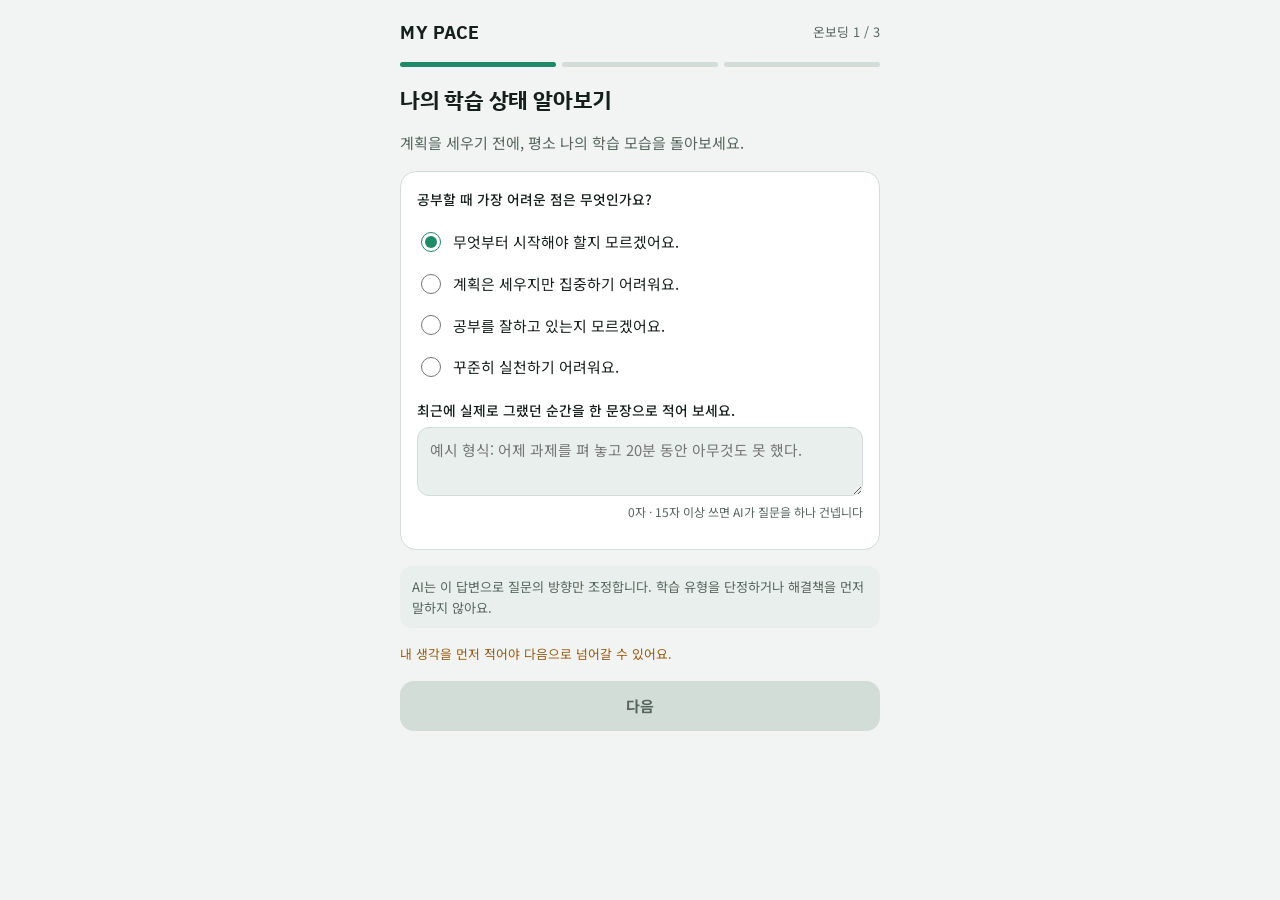
==== my-pace/index.html @ 05735fc2 "Add MY PACE self-regulated learning web app Onboarding, plan/run/check/reflect loop, growth view wit" ====
<!doctype html>
<html lang="ko">
<head>
<meta charset="utf-8">
<meta name="viewport" content="width=device-width, initial-scale=1, viewport-fit=cover">
<title>MY PACE</title>
<meta name="claude:viewport-fit-sides" content="cover">
<meta name="description" content="AI가 답을 대신 주지 않고 질문으로 자기조절학습을 돕는 학습 앱">
<link rel="preconnect" href="https://fonts.googleapis.com">
<link rel="stylesheet" href="https://fonts.googleapis.com/css2?family=IBM+Plex+Sans+KR:wght@500;600;700&family=Noto+Sans+KR:wght@400;500;700&display=swap">
<link rel="stylesheet" href="style.css">
</head>
<body>
<main class="shell" id="app" aria-live="polite"></main>
<nav class="tabbar" aria-label="주 메뉴"><div class="in">
  <a href="#today" data-tab="today"><svg viewBox="0 0 24 24"><path d="M4 11l8-7 8 7v9h-5v-6H9v6H4z"/></svg>오늘</a>
  <a href="#learn" data-tab="learn"><svg viewBox="0 0 24 24"><circle cx="12" cy="12" r="8"/><path d="M12 8v4l3 2"/></svg>학습</a>
  <a href="#growth" data-tab="growth"><svg viewBox="0 0 24 24"><path d="M4 19h16M6 16l4-5 3 3 5-7"/></svg>성장</a>
  <a href="#me" data-tab="me"><svg viewBox="0 0 24 24"><circle cx="12" cy="8" r="4"/><path d="M4 20c1.5-4 4.5-6 8-6s6.5 2 8 6"/></svg>나</a>
</div></nav>
<script src="coach.js"></script>
<script src="app.js"></script>
</body>
</html>
---- my-pace/style.css ----
/* MY PACE — mobile-first single column app shell, bottom tab bar */
:root{
  --bg:#f1f4f2; --surface:#ffffff; --surface-2:#e9efec; --line:#d3ddd8;
  --fg:#15201c; --muted:#56665f; --accent:#1f8a68; --accent-ink:#ffffff; --accent-soft:#d9efe6;
  --ai:#3f5bbf; --ai-soft:#e5eafa; --warn:#9a5a12; --warn-soft:#f7ead8;
  --s-pred:#4a63c8; --s-act:#14946c; --grid:#e1e7e4;
  --font-head:"IBM Plex Sans KR","Noto Sans KR",system-ui,sans-serif;
  --font-body:"Noto Sans KR",system-ui,-apple-system,"Apple SD Gothic Neo",sans-serif;
  --r:16px;
}
@media (prefers-color-scheme:dark){:root:not([data-theme="light"]){
  --bg:#0b100e; --surface:#141b18; --surface-2:#1b2421; --line:#2a3531;
  --fg:#e7eeeb; --muted:#97a8a1; --accent:#4cc39c; --accent-ink:#06130e; --accent-soft:#183a2f;
  --ai:#9bb0f0; --ai-soft:#1d2643; --warn:#e6a85e; --warn-soft:#3a2a16;
  --s-pred:#6a82e6; --s-act:#1fa87a; --grid:#222c28; color-scheme:dark}}
:root[data-theme="dark"]{
  --bg:#0b100e; --surface:#141b18; --surface-2:#1b2421; --line:#2a3531;
  --fg:#e7eeeb; --muted:#97a8a1; --accent:#4cc39c; --accent-ink:#06130e; --accent-soft:#183a2f;
  --ai:#9bb0f0; --ai-soft:#1d2643; --warn:#e6a85e; --warn-soft:#3a2a16;
  --s-pred:#6a82e6; --s-act:#1fa87a; --grid:#222c28; color-scheme:dark}

*{box-sizing:border-box}
html,body{min-height:100%}
body{margin:0;background:var(--bg);color:var(--fg);font-family:var(--font-body);font-size:15px;line-height:1.6;
  padding-left:max(16px,env(safe-area-inset-left,0px));padding-right:max(16px,env(safe-area-inset-right,0px));padding-block:0}
.shell{max-width:480px;margin:0 auto;padding-block:18px 110px;display:flex;flex-direction:column;gap:16px}
.topbar{display:flex;justify-content:space-between;align-items:center}
.brand{font-family:var(--font-head);font-weight:700;font-size:1.1rem;letter-spacing:.03em}
.sub{font-size:.8rem;color:var(--muted);font-variant-numeric:tabular-nums}

h1,h2,h3{font-family:var(--font-head);margin:0;text-wrap:balance;letter-spacing:-.01em}
h1{font-size:1.4rem} h2{font-size:1.1rem} h3{font-size:.95rem}
p{margin:0}
.muted{color:var(--muted)} .small{font-size:.82rem}

.card{background:var(--surface);border:1px solid var(--line);border-radius:var(--r);padding:16px;display:flex;flex-direction:column;gap:12px;min-width:0}
.stack{display:flex;flex-direction:column;gap:12px}
.row{display:flex;gap:8px;flex-wrap:wrap;align-items:center}
.between{justify-content:space-between}

.bars{display:grid;grid-template-columns:repeat(3,1fr);gap:6px}
.bars span{height:5px;border-radius:3px;background:var(--line)}
.bars span.on{background:var(--accent)}
.steps{display:grid;grid-template-columns:repeat(4,1fr);gap:6px;font-size:.75rem;text-align:center;color:var(--muted)}
.steps span{border-top:4px solid var(--line);padding-top:4px}
.steps span.done{border-color:var(--accent);color:var(--fg)}
.steps span.now{border-color:var(--accent);color:var(--fg);font-weight:700}

.field{display:flex;flex-direction:column;gap:6px}
.field>label,.label{font-size:.86rem;font-weight:500}
textarea,input[type=text],input[type=number]{width:100%;font:inherit;font-size:.92rem;color:var(--fg);background:var(--surface-2);
  border:1px solid var(--line);border-radius:12px;padding:10px 12px;resize:vertical}
textarea:focus,input:focus-visible,button:focus-visible,select:focus-visible{outline:2px solid var(--accent);outline-offset:2px}
.count{font-size:.75rem;color:var(--muted);text-align:right;font-variant-numeric:tabular-nums}

.opts{display:flex;flex-direction:column;gap:2px}
.opt{display:flex;gap:12px;align-items:center;padding:8px 4px;border-radius:12px;cursor:pointer;font-size:.93rem}
.opt input{width:20px;height:20px;accent-color:var(--accent);margin:0;flex:none}
.chk{display:flex;gap:10px;align-items:flex-start;font-size:.9rem;padding:4px 0;cursor:pointer}
.chk input{width:18px;height:18px;margin-top:4px;accent-color:var(--accent);flex:none}

.chips{display:flex;gap:6px;flex-wrap:wrap}
.chip{font:inherit;font-size:.85rem;border:1px solid var(--line);background:var(--surface);color:var(--fg);padding:6px 12px;border-radius:999px;cursor:pointer;font-variant-numeric:tabular-nums}
.chip[aria-pressed="true"]{background:var(--accent);border-color:var(--accent);color:var(--accent-ink)}

.range-row{display:flex;align-items:center;gap:10px}
.range-row input{flex:1;accent-color:var(--accent)}
.range-row output{font-variant-numeric:tabular-nums;font-weight:700;min-width:3.2em;text-align:right}

.btn{font:inherit;font-weight:700;border:0;border-radius:14px;padding:13px 16px;cursor:pointer;background:var(--accent);color:var(--accent-ink);text-align:center;text-decoration:none;display:block;width:100%}
.btn:disabled{background:var(--line);color:var(--muted);cursor:not-allowed}
.btn.ghost{background:transparent;color:var(--fg);border:1px solid var(--line);font-weight:500}
.btn.small{padding:8px 12px;font-size:.85rem;width:auto;display:inline-block;border-radius:10px}
.btn.danger{background:transparent;border:1px solid var(--warn);color:var(--warn);font-weight:500}
.lock{font-size:.8rem;color:var(--warn)}

.ai{background:var(--ai-soft);border-radius:14px;padding:12px 14px;font-size:.9rem;display:flex;flex-direction:column;gap:6px}
.ai .who{font-size:.72rem;letter-spacing:.06em;font-weight:700;color:var(--ai)}
.note{background:var(--surface-2);border-radius:12px;padding:10px 12px;font-size:.82rem;color:var(--muted)}
.warnbox{background:var(--warn-soft);border-radius:12px;padding:12px 14px;font-size:.88rem}
.warnbox b{color:var(--warn)}
.pips{display:inline-flex;gap:4px;vertical-align:middle}.pips i{width:8px;height:8px;border-radius:50%;background:var(--line)}.pips i.used{background:var(--ai)}

.level{border:1px solid var(--line);border-radius:14px;padding:10px 12px;cursor:pointer;display:flex;gap:10px;align-items:flex-start}
.level input{margin-top:5px;accent-color:var(--accent)}
.level b{display:block;font-size:.92rem}.level span{font-size:.8rem;color:var(--muted)}
.level:has(input:checked){border-color:var(--accent);background:var(--accent-soft)}
.meter{display:grid;grid-template-columns:repeat(3,1fr);gap:4px}
.meter i{height:8px;border-radius:4px;background:var(--line)}
.meter i.on{background:var(--ai)}

.ifthen{display:grid;grid-template-columns:auto 1fr;gap:8px;align-items:center;font-size:.88rem}
dl.kv{margin:0;display:grid;grid-template-columns:auto 1fr;gap:4px 12px;font-size:.88rem}
dl.kv dt{color:var(--muted)} dl.kv dd{margin:0;min-width:0;overflow-wrap:anywhere}

.timer{font-family:var(--font-head);font-size:3.2rem;font-weight:700;text-align:center;font-variant-numeric:tabular-nums;letter-spacing:.02em}
.ring{height:8px;border-radius:4px;background:var(--line);overflow:hidden}
.ring i{display:block;height:100%;background:var(--accent);width:0}
.log{list-style:none;margin:0;padding:0;display:flex;flex-direction:column;gap:6px;font-size:.86rem}
.log li{display:flex;gap:10px;border-top:1px solid var(--line);padding-top:6px}
.log time{color:var(--muted);font-variant-numeric:tabular-nums;flex:none}
.log .kind{font-size:.72rem;font-weight:700;color:var(--ai);flex:none}

.cmp{display:grid;grid-template-columns:auto 1fr auto;gap:6px 10px;align-items:center;font-size:.85rem;font-variant-numeric:tabular-nums}
.cmp .bar{height:12px;border-radius:0 4px 4px 0;background:var(--line);position:relative}
.cmp .bar i{position:absolute;inset:0 auto 0 0;border-radius:0 4px 4px 0}

.list{list-style:none;margin:0;padding:0;display:flex;flex-direction:column}
.list li{border-top:1px solid var(--line);padding:10px 0;display:flex;flex-direction:column;gap:2px;font-size:.88rem}
.list li:first-child{border-top:0}
.tag{font-size:.72rem;font-weight:700;padding:1px 8px;border-radius:999px;background:var(--surface-2);color:var(--muted)}
.tag.ok{background:var(--accent-soft);color:var(--fg)}

.tiles{display:grid;grid-template-columns:repeat(2,minmax(0,1fr));gap:10px}
.tile{background:var(--surface);border:1px solid var(--line);border-radius:14px;padding:12px}
.tile b{display:block;font-family:var(--font-head);font-size:1.4rem;font-variant-numeric:tabular-nums}
.tile span{font-size:.78rem;color:var(--muted)}

.chart{position:relative}
.chart svg{width:100%;height:auto;display:block}
.chart svg text{fill:var(--muted);font-size:11px;font-family:var(--font-body)}
.legend{display:flex;gap:14px;font-size:.8rem;color:var(--muted);flex-wrap:wrap}
.legend i{display:inline-block;width:18px;height:0;border-top:2px solid;vertical-align:middle;margin-right:6px}
.tip{position:absolute;pointer-events:none;background:var(--surface);border:1px solid var(--line);border-radius:10px;padding:6px 10px;font-size:.78rem;box-shadow:0 4px 14px rgba(0,0,0,.12);white-space:nowrap;font-variant-numeric:tabular-nums}
.tbl{overflow-x:auto}
table{border-collapse:collapse;width:100%;font-size:.84rem;font-variant-numeric:tabular-nums}
th,td{padding:6px 8px;border-bottom:1px solid var(--line);text-align:left}
th{color:var(--muted);font-weight:500}

nav.tabbar{position:fixed;left:0;right:0;bottom:0;background:var(--surface);border-top:1px solid var(--line);z-index:5;
  padding:6px max(16px,env(safe-area-inset-right,0px)) calc(6px + env(safe-area-inset-bottom,0px)) max(16px,env(safe-area-inset-left,0px))}
nav.tabbar .in{max-width:480px;margin:0 auto;display:grid;grid-template-columns:repeat(4,1fr)}
nav.tabbar a{display:flex;flex-direction:column;align-items:center;gap:2px;padding:6px 0;font-size:.74rem;color:var(--muted);text-decoration:none;border-radius:10px}
nav.tabbar a svg{width:22px;height:22px;stroke:currentColor;fill:none;stroke-width:1.7}
nav.tabbar a[aria-current="page"]{color:var(--accent);font-weight:700}

.toast{position:fixed;left:50%;transform:translateX(-50%);bottom:calc(84px + env(safe-area-inset-bottom,0px));background:var(--fg);color:var(--bg);padding:8px 16px;border-radius:999px;font-size:.85rem;z-index:9}
@media (prefers-reduced-motion:no-preference){.ai{animation:rise .3s ease-out}@keyframes rise{from{transform:translateY(6px)}to{transform:none}}}
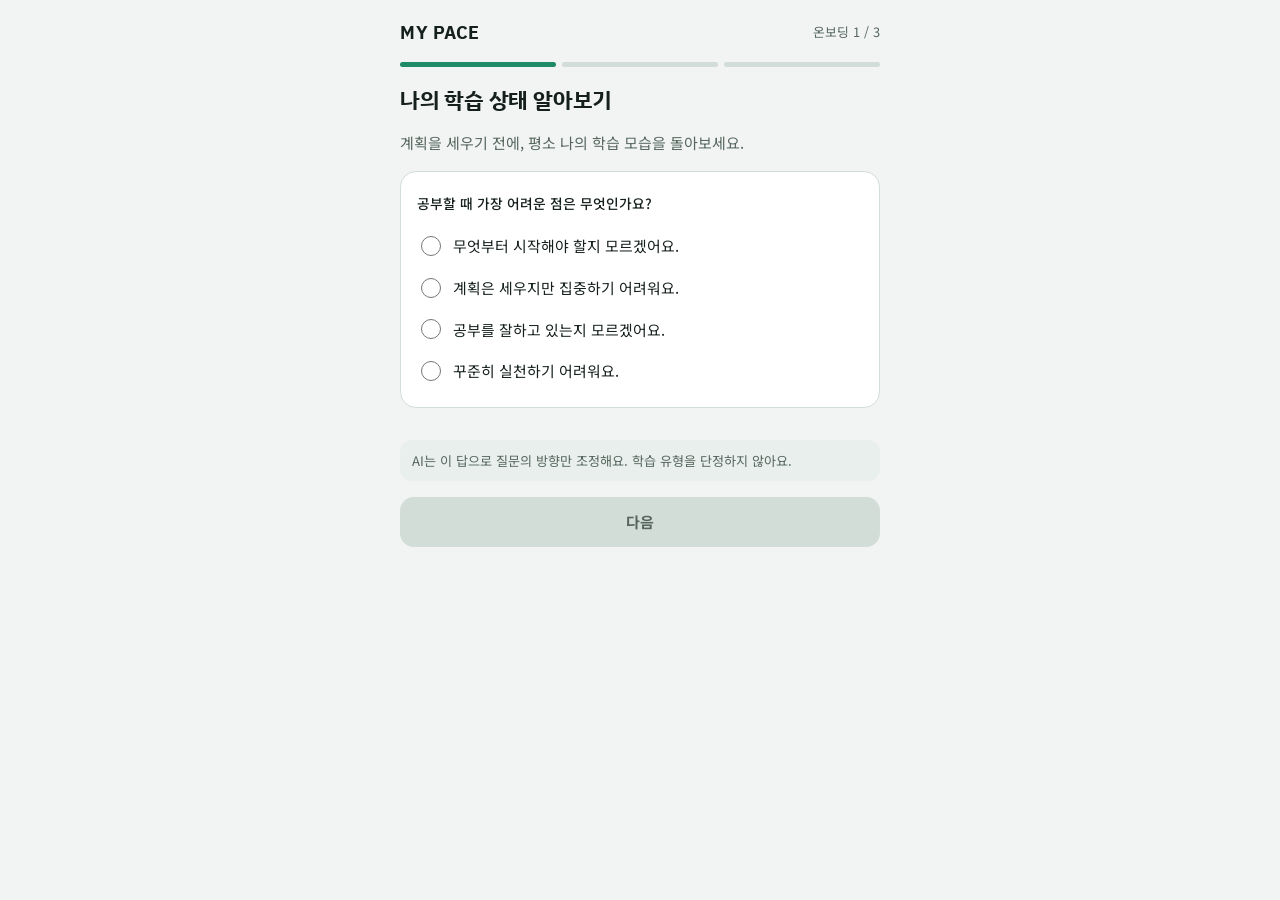
==== commit 63935819: "MY PACE: quest layer, tap-based inputs, task process maps, rescue missions - Replace most free-text " ====
--- a/my-pace/index.html
+++ b/my-pace/index.html
@@ -19,6 +19,7 @@
   <a href="#me" data-tab="me"><svg viewBox="0 0 24 24"><circle cx="12" cy="8" r="4"/><path d="M4 20c1.5-4 4.5-6 8-6s6.5 2 8 6"/></svg>나</a>
 </div></nav>
 <script src="coach.js"></script>
+<script src="quest.js"></script>
 <script src="app.js"></script>
 </body>
 </html>
--- a/my-pace/style.css
+++ b/my-pace/style.css
@@ -136,3 +136,63 @@
 
 .toast{position:fixed;left:50%;transform:translateX(-50%);bottom:calc(84px + env(safe-area-inset-bottom,0px));background:var(--fg);color:var(--bg);padding:8px 16px;border-radius:999px;font-size:.85rem;z-index:9}
 @media (prefers-reduced-motion:no-preference){.ai{animation:rise .3s ease-out}@keyframes rise{from{transform:translateY(6px)}to{transform:none}}}
+
+/* ---------- quest layer ---------- */
+.stack-s{display:flex;flex-direction:column;gap:6px}
+.center{text-align:center}
+.grow{flex:1;min-width:0}
+.eyebrow{font-size:.72rem;letter-spacing:.08em;font-weight:700;color:var(--accent);text-transform:uppercase}
+.chapter{display:flex;flex-direction:column;gap:2px}
+.chapter span{font-size:.78rem;font-weight:700;color:var(--accent)}
+.label{display:block;font-size:.86rem;font-weight:500;margin-top:4px}
+.card>.chips+.label,.card>.label+.chips{margin-top:0}
+.types{display:grid;grid-template-columns:repeat(2,minmax(0,1fr));gap:8px}
+.chip.type{border-radius:14px;padding:10px 12px;text-align:left;display:flex;flex-direction:column;gap:0}
+.chip.type b{font-size:.92rem}.chip.type span{font-size:.74rem;opacity:.8}
+.route{list-style:none;margin:0;padding:0;display:flex;flex-direction:column;gap:6px;position:relative}
+.route li{display:flex}
+.stepchip{width:100%;text-align:left;border-radius:12px;display:flex;align-items:center;gap:10px;padding:8px 12px}
+.stepchip .num{width:22px;height:22px;border-radius:50%;display:grid;place-items:center;font-size:.75rem;font-weight:700;background:var(--surface-2);color:var(--muted);flex:none}
+.stepchip[aria-pressed="true"] .num{background:var(--accent-ink);color:var(--accent)}
+.questcard{border-style:dashed;border-color:var(--accent)}
+.hero{gap:10px}
+.emblem{width:52px;height:52px;border-radius:14px;background:var(--accent);color:var(--accent-ink);display:grid;place-items:center;font-family:var(--font-head);font-weight:700;font-size:1.4rem;flex:none;margin-right:12px}
+.xp{display:flex;flex-direction:column;gap:6px;width:100%}
+.xpbar{height:10px;border-radius:5px;background:var(--surface-2);overflow:hidden;border:1px solid var(--line)}
+.xpbar i{display:block;height:100%;background:var(--accent);border-radius:5px;transition:width .6s ease}
+.daily{list-style:none;margin:0;padding:0;display:flex;flex-direction:column;gap:8px;font-size:.9rem}
+.daily li{display:flex;align-items:center;gap:10px}
+.daily .box{width:20px;height:20px;border-radius:6px;border:2px solid var(--line);display:grid;place-items:center;font-size:.75rem;font-weight:700;flex:none}
+.daily li.ok .box{background:var(--accent);border-color:var(--accent);color:var(--accent-ink)}
+.daily li.ok{color:var(--muted);text-decoration:line-through}
+.sr{position:absolute;width:1px;height:1px;overflow:hidden;clip:rect(0 0 0 0)}
+.rescue{border-color:var(--warn)}
+.missions{display:grid;gap:8px}
+.mission{font:inherit;text-align:left;border:1px solid var(--line);background:var(--surface-2);color:var(--fg);border-radius:12px;padding:10px 12px;cursor:pointer;display:flex;flex-direction:column;gap:2px}
+.mission b{font-size:.9rem}.mission span{font-size:.8rem;color:var(--muted)}
+.mission:hover{border-color:var(--accent)}
+.timer.small-timer{font-size:2rem}
+.badges{display:grid;grid-template-columns:repeat(3,minmax(0,1fr));gap:10px}
+.badge{display:flex;flex-direction:column;align-items:center;text-align:center;gap:2px;font-size:.76rem;color:var(--muted)}
+.badge b{font-size:.8rem;color:var(--fg)}
+.badge:not(.on){opacity:.6}
+.bdg{width:44px;height:44px;border-radius:50%;display:grid;place-items:center;font-size:1.2rem;font-weight:700;background:var(--surface-2);border:2px dashed var(--line);color:var(--muted);flex:none}
+.bdg.on{background:var(--accent-soft);border:2px solid var(--accent);color:var(--accent)}
+.overlay{position:fixed;inset:0;z-index:20;background:rgba(5,10,8,.55);display:grid;place-items:center;
+  padding:max(16px,env(safe-area-inset-top,0px)) max(16px,env(safe-area-inset-right,0px)) max(16px,env(safe-area-inset-bottom,0px)) max(16px,env(safe-area-inset-left,0px))}
+.reward{position:relative;background:var(--surface);border:1px solid var(--line);border-radius:20px;padding:22px 20px;width:100%;max-width:400px;display:flex;flex-direction:column;gap:12px;max-height:100%;overflow:auto}
+.reward h2{font-size:1.3rem}
+.gains{list-style:none;margin:0;padding:0;display:flex;flex-direction:column;gap:6px;font-size:.9rem}
+.gains li{display:flex;justify-content:space-between;gap:10px;border-bottom:1px solid var(--line);padding-bottom:6px}
+.gains b{color:var(--accent);font-variant-numeric:tabular-nums;flex:none}
+.levelup{background:var(--accent);color:var(--accent-ink);border-radius:12px;padding:10px 14px;text-align:center}
+.newbadge{display:flex;gap:12px;align-items:center;background:var(--accent-soft);border-radius:12px;padding:10px 12px}
+.newbadge div{display:flex;flex-direction:column;font-size:.82rem}
+.burst{position:absolute;left:50%;top:30px;width:0;height:0;pointer-events:none}
+.burst i{position:absolute;width:6px;height:6px;border-radius:2px;background:var(--accent);transform:rotate(var(--a)) translateY(-40px);opacity:0}
+.burst i:nth-child(3n){background:var(--s-pred)}.burst i:nth-child(4n){background:var(--warn)}
+@media (prefers-reduced-motion:no-preference){
+  .burst i{animation:pop .9s ease-out forwards}
+  @keyframes pop{0%{opacity:1;transform:rotate(var(--a)) translateY(0)}100%{opacity:0;transform:rotate(var(--a)) translateY(-70px)}}
+  .reward{animation:rise .3s ease-out}
+}
